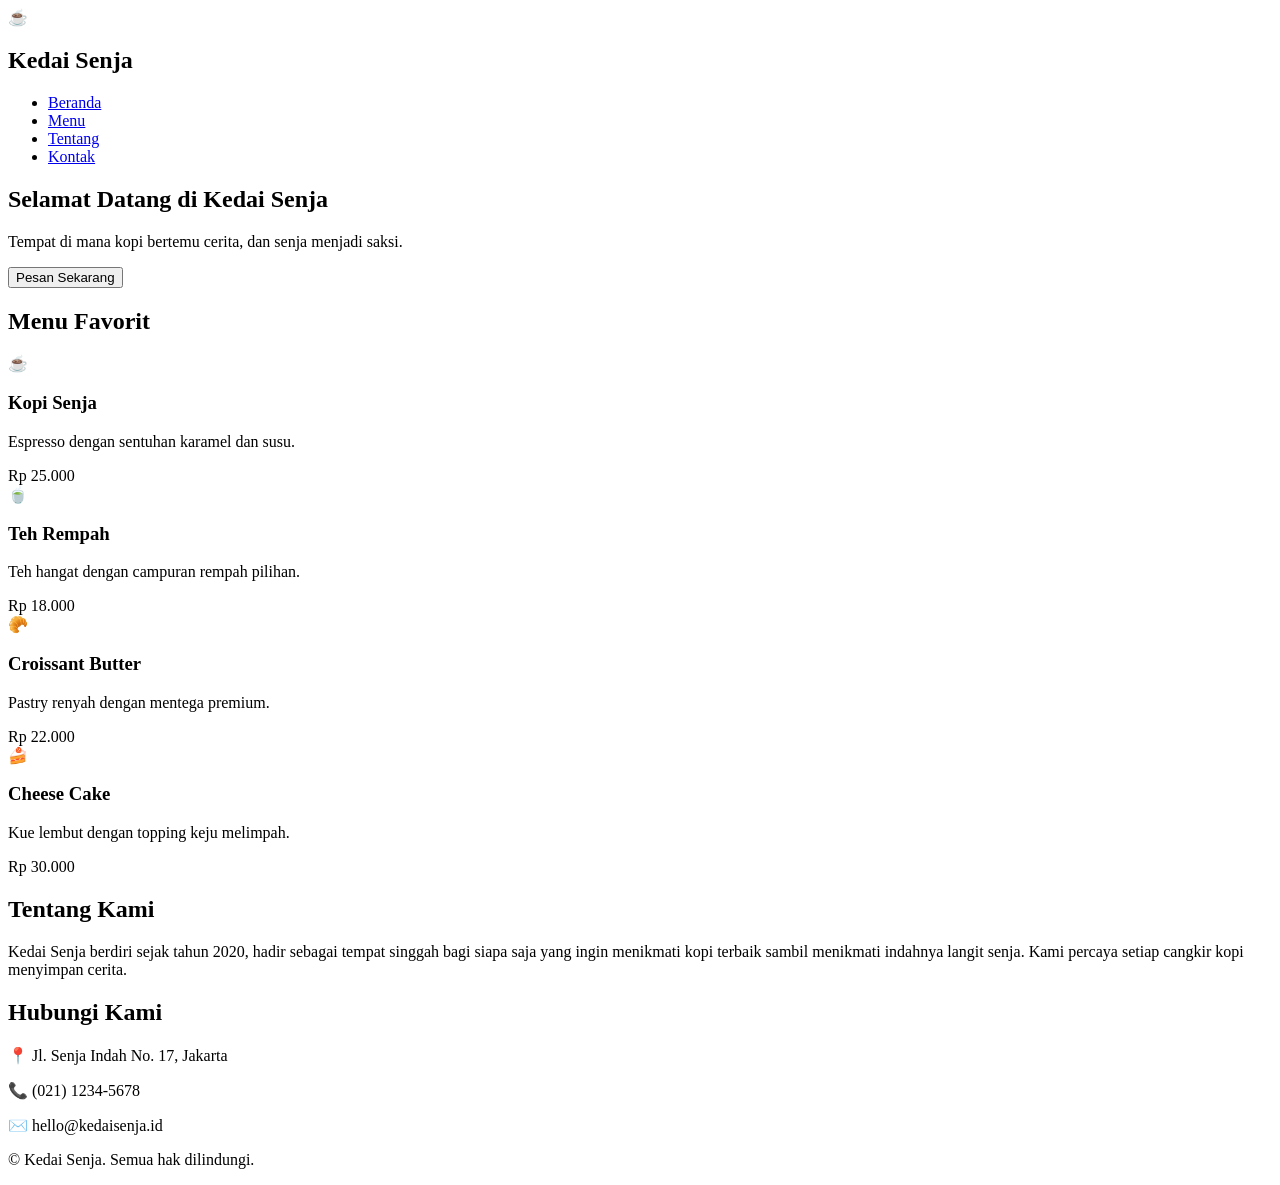
==== index.html @ 09a4556b "mengerjakantugas evaluasi" ====
<!DOCTYPE html>
<html lang="id">
<head>
    <meta charset="UTF-8">
    <meta name="viewport" content="width=device-width, initial-scale=1.0">
    <title>Kedai Senja - Kopi & Cerita</title>
    <link rel="stylesheet" href="eval5.css">
</head>
<body>
    <!-- Header / Navbar -->
    <header>
        <nav class="navbar">
            <div class="logo">
                <span class="logo-icon">☕</span>
                <h1>Kedai Senja</h1>
            </div>
            <ul class="nav-menu">
                <li><a href="#home">Beranda</a></li>
                <li><a href="#menu">Menu</a></li>
                <li><a href="#tentang">Tentang</a></li>
                <li><a href="#kontak">Kontak</a></li>
            </ul>
        </nav>
    </header>

    <!-- Hero Section -->
    <section id="home" class="hero">
        <div class="hero-content">
            <h2>Selamat Datang di <span>Kedai Senja</span></h2>
            <p>Tempat di mana kopi bertemu cerita, dan senja menjadi saksi.</p>
            <button id="btnPesan" class="btn-primary">Pesan Sekarang</button>
        </div>
    </section>

    <!-- Menu Section -->
    <section id="menu" class="menu-section">
        <h2 class="section-title">Menu Favorit</h2>
        <div class="menu-grid">
            <div class="menu-card">
                <div class="menu-icon">☕</div>
                <h3>Kopi Senja</h3>
                <p>Espresso dengan sentuhan karamel dan susu.</p>
                <span class="price">Rp 25.000</span>
            </div>
            <div class="menu-card">
                <div class="menu-icon">🍵</div>
                <h3>Teh Rempah</h3>
                <p>Teh hangat dengan campuran rempah pilihan.</p>
                <span class="price">Rp 18.000</span>
            </div>
            <div class="menu-card">
                <div class="menu-icon">🥐</div>
                <h3>Croissant Butter</h3>
                <p>Pastry renyah dengan mentega premium.</p>
                <span class="price">Rp 22.000</span>
            </div>
            <div class="menu-card">
                <div class="menu-icon">🍰</div>
                <h3>Cheese Cake</h3>
                <p>Kue lembut dengan topping keju melimpah.</p>
                <span class="price">Rp 30.000</span>
            </div>
        </div>
    </section>

    <!-- Tentang Section -->
    <section id="tentang" class="about-section">
        <h2 class="section-title">Tentang Kami</h2>
        <p>
            Kedai Senja berdiri sejak tahun 2020, hadir sebagai tempat singgah 
            bagi siapa saja yang ingin menikmati kopi terbaik sambil menikmati 
            indahnya langit senja. Kami percaya setiap cangkir kopi menyimpan cerita.
        </p>
    </section>

    <!-- Kontak Section -->
    <section id="kontak" class="contact-section">
        <h2 class="section-title">Hubungi Kami</h2>
        <p>📍 Jl. Senja Indah No. 17, Jakarta</p>
        <p>📞 (021) 1234-5678</p>
        <p>✉️ hello@kedaisenja.id</p>
    </section>

    <!-- Footer -->
    <footer>
        <p>&copy; <span id="tahun"></span> Kedai Senja. Semua hak dilindungi.</p>
    </footer>

    <!-- Pemanggil JavaScript Eksternal -->
    <script src="script.js"></script>
</body>
</html>
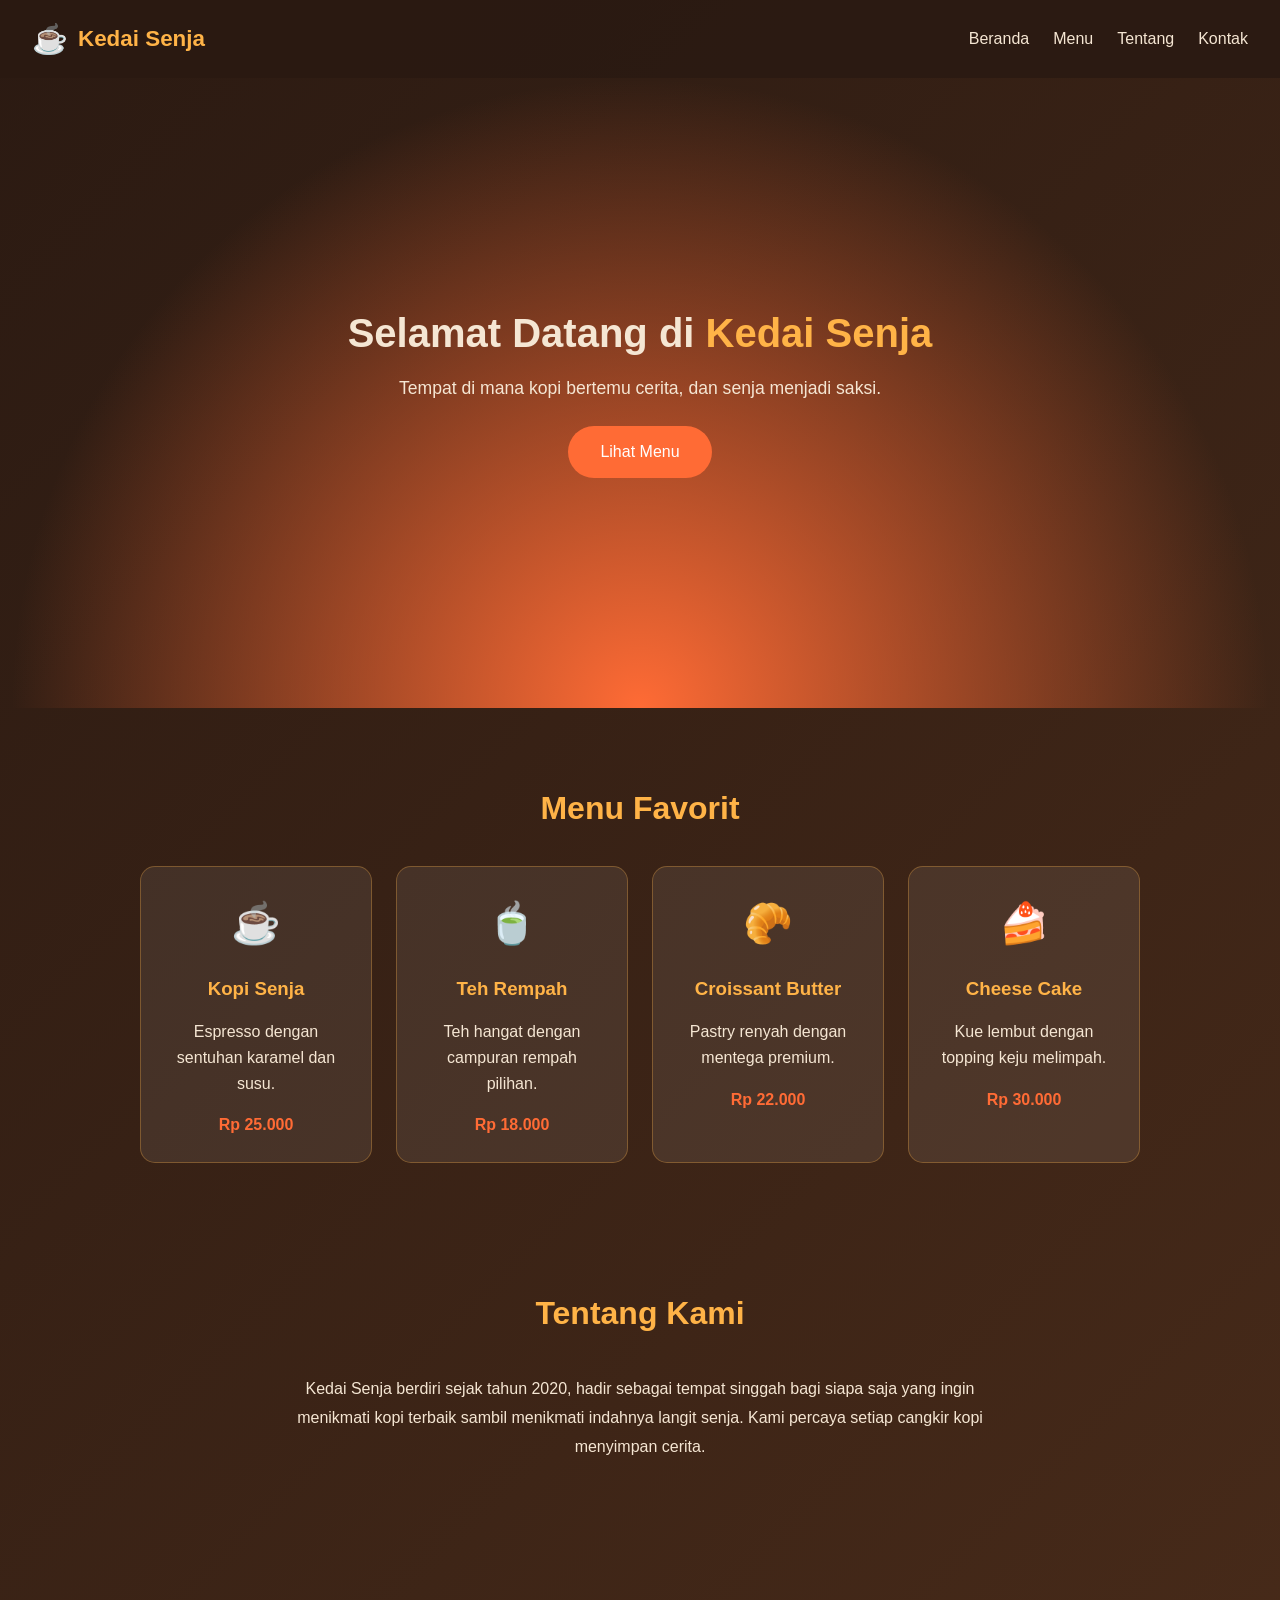
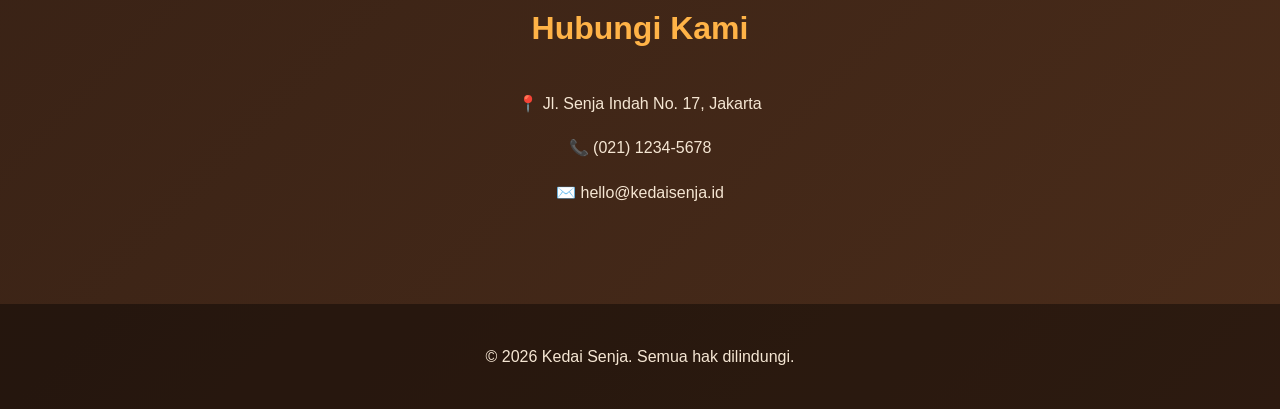
==== commit a3826a20: "feat: inisialisasi proyek kedai senja" ====
--- a/index.html
+++ b/index.html
@@ -7,13 +7,14 @@
     <link rel="stylesheet" href="eval5.css">
 </head>
 <body>
-    <!-- Header / Navbar -->
+    <a class="skip-link" href="#konten">Lewati ke konten</a>
+
     <header>
-        <nav class="navbar">
-            <div class="logo">
-                <span class="logo-icon">☕</span>
-                <h1>Kedai Senja</h1>
-            </div>
+        <nav class="navbar" aria-label="Navigasi utama">
+            <a class="logo" href="#home" aria-label="Kedai Senja, beranda">
+                <span class="logo-icon" aria-hidden="true">☕</span>
+                <span class="logo-name">Kedai Senja</span>
+            </a>
             <ul class="nav-menu">
                 <li><a href="#home">Beranda</a></li>
                 <li><a href="#menu">Menu</a></li>
@@ -23,70 +24,68 @@
         </nav>
     </header>
 
-    <!-- Hero Section -->
-    <section id="home" class="hero">
-        <div class="hero-content">
-            <h2>Selamat Datang di <span>Kedai Senja</span></h2>
-            <p>Tempat di mana kopi bertemu cerita, dan senja menjadi saksi.</p>
-            <button id="btnPesan" class="btn-primary">Pesan Sekarang</button>
-        </div>
-    </section>
+    <main id="konten">
+        <section id="home" class="hero" aria-labelledby="judul-beranda">
+            <div class="hero-content">
+                <h1 id="judul-beranda">Selamat Datang di <span>Kedai Senja</span></h1>
+                <p>Tempat di mana kopi bertemu cerita, dan senja menjadi saksi.</p>
+                <button id="btnPesan" class="btn-primary" type="button">Lihat Menu</button>
+            </div>
+        </section>
 
-    <!-- Menu Section -->
-    <section id="menu" class="menu-section">
-        <h2 class="section-title">Menu Favorit</h2>
-        <div class="menu-grid">
-            <div class="menu-card">
-                <div class="menu-icon">☕</div>
-                <h3>Kopi Senja</h3>
-                <p>Espresso dengan sentuhan karamel dan susu.</p>
-                <span class="price">Rp 25.000</span>
+        <section id="menu" class="menu-section" aria-labelledby="judul-menu">
+            <h2 id="judul-menu" class="section-title">Menu Favorit</h2>
+            <div class="menu-grid">
+                <article class="menu-card">
+                    <div class="menu-icon" aria-hidden="true">☕</div>
+                    <h3>Kopi Senja</h3>
+                    <p>Espresso dengan sentuhan karamel dan susu.</p>
+                    <span class="price">Rp 25.000</span>
+                </article>
+                <article class="menu-card">
+                    <div class="menu-icon" aria-hidden="true">🍵</div>
+                    <h3>Teh Rempah</h3>
+                    <p>Teh hangat dengan campuran rempah pilihan.</p>
+                    <span class="price">Rp 18.000</span>
+                </article>
+                <article class="menu-card">
+                    <div class="menu-icon" aria-hidden="true">🥐</div>
+                    <h3>Croissant Butter</h3>
+                    <p>Pastry renyah dengan mentega premium.</p>
+                    <span class="price">Rp 22.000</span>
+                </article>
+                <article class="menu-card">
+                    <div class="menu-icon" aria-hidden="true">🍰</div>
+                    <h3>Cheese Cake</h3>
+                    <p>Kue lembut dengan topping keju melimpah.</p>
+                    <span class="price">Rp 30.000</span>
+                </article>
             </div>
-            <div class="menu-card">
-                <div class="menu-icon">🍵</div>
-                <h3>Teh Rempah</h3>
-                <p>Teh hangat dengan campuran rempah pilihan.</p>
-                <span class="price">Rp 18.000</span>
-            </div>
-            <div class="menu-card">
-                <div class="menu-icon">🥐</div>
-                <h3>Croissant Butter</h3>
-                <p>Pastry renyah dengan mentega premium.</p>
-                <span class="price">Rp 22.000</span>
-            </div>
-            <div class="menu-card">
-                <div class="menu-icon">🍰</div>
-                <h3>Cheese Cake</h3>
-                <p>Kue lembut dengan topping keju melimpah.</p>
-                <span class="price">Rp 30.000</span>
-            </div>
-        </div>
-    </section>
+        </section>
 
-    <!-- Tentang Section -->
-    <section id="tentang" class="about-section">
-        <h2 class="section-title">Tentang Kami</h2>
-        <p>
-            Kedai Senja berdiri sejak tahun 2020, hadir sebagai tempat singgah 
-            bagi siapa saja yang ingin menikmati kopi terbaik sambil menikmati 
-            indahnya langit senja. Kami percaya setiap cangkir kopi menyimpan cerita.
-        </p>
-    </section>
+        <section id="tentang" class="about-section" aria-labelledby="judul-tentang">
+            <h2 id="judul-tentang" class="section-title">Tentang Kami</h2>
+            <p>
+                Kedai Senja berdiri sejak tahun 2020, hadir sebagai tempat singgah
+                bagi siapa saja yang ingin menikmati kopi terbaik sambil menikmati
+                indahnya langit senja. Kami percaya setiap cangkir kopi menyimpan cerita.
+            </p>
+        </section>
 
-    <!-- Kontak Section -->
-    <section id="kontak" class="contact-section">
-        <h2 class="section-title">Hubungi Kami</h2>
-        <p>📍 Jl. Senja Indah No. 17, Jakarta</p>
-        <p>📞 (021) 1234-5678</p>
-        <p>✉️ hello@kedaisenja.id</p>
-    </section>
+        <section id="kontak" class="contact-section" aria-labelledby="judul-kontak">
+            <h2 id="judul-kontak" class="section-title">Hubungi Kami</h2>
+            <address>
+                <p>📍 Jl. Senja Indah No. 17, Jakarta</p>
+                <p>📞 <a href="tel:+622112345678">(021) 1234-5678</a></p>
+                <p>✉️ <a href="mailto:hello@kedaisenja.id">hello@kedaisenja.id</a></p>
+            </address>
+        </section>
+    </main>
 
-    <!-- Footer -->
     <footer>
         <p>&copy; <span id="tahun"></span> Kedai Senja. Semua hak dilindungi.</p>
     </footer>
 
-    <!-- Pemanggil JavaScript Eksternal -->
     <script src="script.js"></script>
 </body>
 </html>
--- a/eval5.css
+++ b/eval5.css
@@ -0,0 +1,252 @@
+* {
+    box-sizing: border-box;
+}
+
+html {
+    scroll-behavior: smooth;
+}
+
+body {
+    margin: 0;
+    background: linear-gradient(135deg, #2b1a12, #4a2c1a);
+    color: #f5e6d3;
+    font-family: 'Segoe UI', sans-serif;
+    line-height: 1.6;
+}
+
+a {
+    color: inherit;
+}
+
+button {
+    font: inherit;
+}
+
+.skip-link {
+    position: absolute;
+    top: 0;
+    left: -9999px;
+    z-index: 101;
+    padding: 0.75rem 1rem;
+    background: #ffb347;
+    color: #2b1a12;
+}
+
+.skip-link:focus {
+    left: 1rem;
+    top: 1rem;
+}
+
+.navbar {
+    display: flex;
+    justify-content: space-between;
+    align-items: center;
+    gap: 1rem;
+    padding: 1rem 2rem;
+    background: rgba(43, 26, 18, 0.9);
+    position: sticky;
+    top: 0;
+    z-index: 100;
+}
+
+.logo {
+    display: flex;
+    align-items: center;
+    gap: 0.625rem;
+    color: #ffb347;
+    text-decoration: none;
+}
+
+.logo-name {
+    font-size: 1.4rem;
+    font-weight: 700;
+}
+
+.logo-icon {
+    font-size: 1.8rem;
+}
+
+.nav-menu {
+    display: flex;
+    flex-wrap: wrap;
+    gap: 1.5rem;
+    margin: 0;
+    padding: 0;
+    list-style: none;
+}
+
+.nav-menu a {
+    color: #f5e6d3;
+    text-decoration: none;
+    transition: color 0.3s;
+}
+
+.nav-menu a:hover,
+.nav-menu a:focus-visible {
+    color: #ffb347;
+}
+
+.hero {
+    min-height: 70vh;
+    display: flex;
+    align-items: center;
+    justify-content: center;
+    text-align: center;
+    padding: 2rem;
+    background: radial-gradient(circle at bottom, #ff6b35 0%, transparent 70%);
+}
+
+.hero h1 {
+    margin: 0 0 1rem;
+    font-size: clamp(2rem, 6vw, 2.5rem);
+    line-height: 1.2;
+}
+
+.hero h1 span {
+    color: #ffb347;
+}
+
+.hero p {
+    margin-bottom: 1.5rem;
+    font-size: 1.1rem;
+}
+
+.btn-primary {
+    padding: 0.8rem 2rem;
+    background: #ff6b35;
+    color: white;
+    border: none;
+    border-radius: 30px;
+    cursor: pointer;
+    font-size: 1rem;
+    transition: transform 0.3s, background 0.3s;
+}
+
+.btn-primary:hover {
+    background: #ffb347;
+    transform: scale(1.05);
+}
+
+.btn-primary:focus-visible,
+a:focus-visible {
+    outline: 3px solid #fff;
+    outline-offset: 4px;
+}
+
+.section-title {
+    text-align: center;
+    font-size: 2rem;
+    margin-bottom: 2rem;
+    color: #ffb347;
+}
+
+.menu-section,
+.about-section,
+.contact-section {
+    scroll-margin-top: 5rem;
+}
+
+.menu-section {
+    padding: 3rem 2rem;
+}
+
+.menu-grid {
+    display: grid;
+    grid-template-columns: repeat(auto-fit, minmax(220px, 1fr));
+    gap: 1.5rem;
+    max-width: 1000px;
+    margin: auto;
+}
+
+.menu-card {
+    background: rgba(255, 255, 255, 0.08);
+    padding: 1.5rem;
+    border-radius: 15px;
+    text-align: center;
+    transition: transform 0.3s;
+    border: 1px solid rgba(255, 179, 71, 0.3);
+}
+
+.menu-card:hover {
+    transform: translateY(-8px);
+}
+
+.menu-icon {
+    margin-bottom: 0.5rem;
+    font-size: 2.5rem;
+}
+
+.menu-card h3 {
+    margin-bottom: 0.5rem;
+    color: #ffb347;
+}
+
+.price {
+    display: block;
+    margin-top: 0.8rem;
+    color: #ff6b35;
+    font-weight: 700;
+}
+
+.about-section,
+.contact-section {
+    padding: 3rem 2rem;
+    text-align: center;
+    max-width: 800px;
+    margin: auto;
+    line-height: 1.8;
+}
+
+.contact-section address {
+    font-style: normal;
+}
+
+.contact-section a {
+    text-decoration: none;
+}
+
+.contact-section a:hover {
+    color: #ffb347;
+    text-decoration: underline;
+}
+
+footer {
+    text-align: center;
+    padding: 1.5rem;
+    background: rgba(0, 0, 0, 0.4);
+    margin-top: 2rem;
+}
+
+@media (max-width: 600px) {
+    .navbar {
+        flex-direction: column;
+        padding: 1rem;
+    }
+
+    .nav-menu {
+        justify-content: center;
+        gap: 0.75rem 1rem;
+    }
+
+    .hero {
+        min-height: 60vh;
+    }
+
+    .menu-section,
+    .about-section,
+    .contact-section {
+        padding: 2.5rem 1rem;
+    }
+}
+
+@media (prefers-reduced-motion: reduce) {
+    html {
+        scroll-behavior: auto;
+    }
+
+    *,
+    *::before,
+    *::after {
+        transition-duration: 0.01ms !important;
+    }
+}
